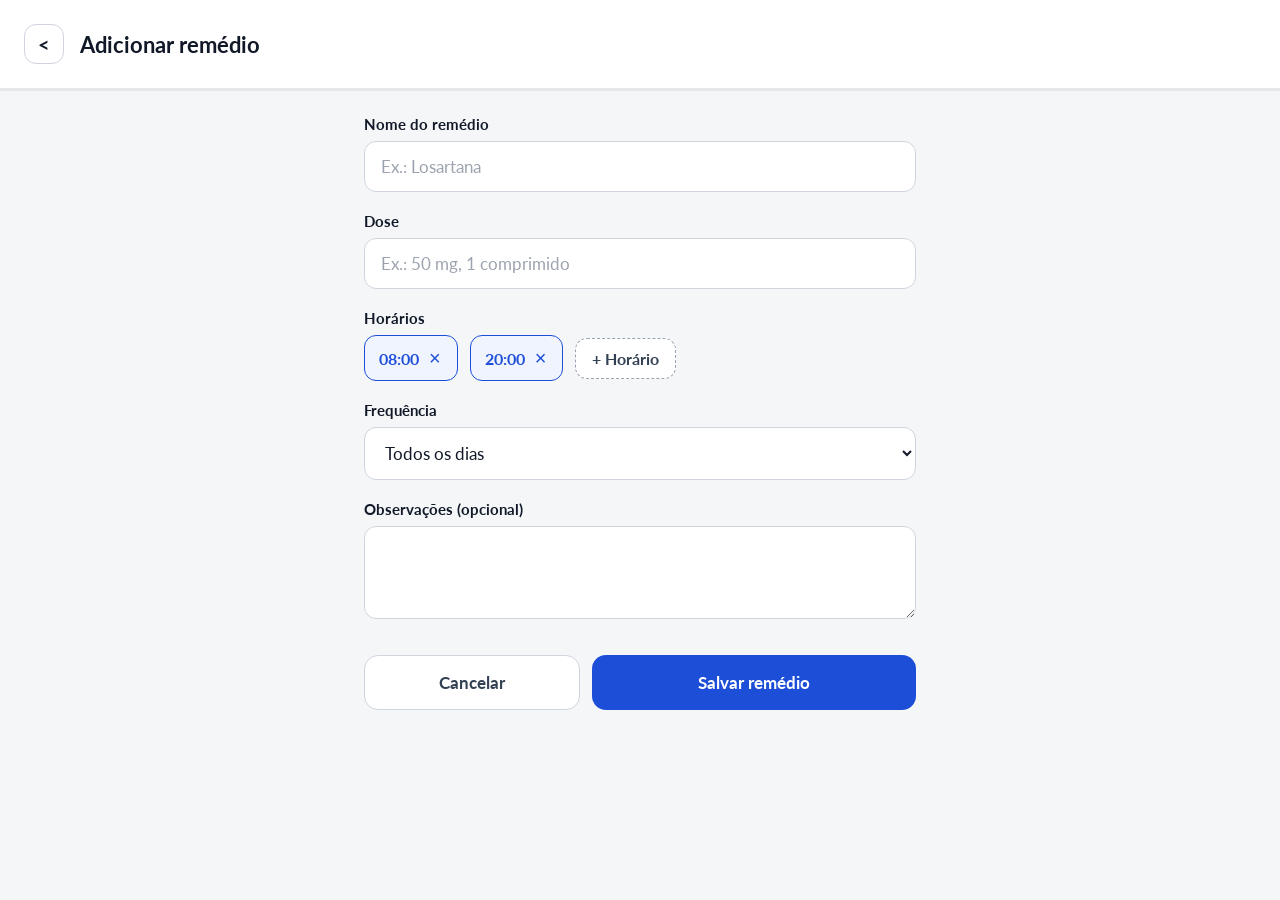
==== adicionar.html @ 07fb2658 "atualiza estilos da página" ====
<!DOCTYPE html>
<html lang="pt-br">

<head>
    <meta charset="UTF-8">
    <meta name="viewport" content="width=device-width, initial-scale=1.0">
    <title>ZELO - Adicionar remédio</title>
    <link rel="preconnect" href="https://fonts.googleapis.com">
    <link rel="preconnect" href="https://fonts.gstatic.com" crossorigin>
    <link href="https://fonts.googleapis.com/css2?family=Lato:ital,wght@0,100;0,300;0,400;0,700;0,900;1,100;1,300;1,400;1,700;1,900&display=swap" rel="stylesheet">
    <link rel="stylesheet" href="./css/style.css">
</head>

<body>
    <header class="container header-cadastro">
        <a href="./index.html" class="btn-voltar" aria-label="Voltar para a página inicial">
            &lt;
        </a>

        <!-- Nome do remédio -->

        <h1>Adicionar remédio</h1>
    </header>


<main class="container container-formulario">

    <form id="form-remedio" class="form-remedio">

        <!-- Nome do remédio -->
        <div class="campo-grupo">

            <label for="nome-remedio">Nome do remédio</label>

            <input
                type="text"
                id="nome-remedio"
                name="nome"
                placeholder="Ex.: Losartana"
                required
            >

        </div>


        <!-- Dose -->
    <div class="campo-grupo">
                <label for="dose-remedio">Dose</label>
                <input type="text" id="dose-remedio" name="dose" placeholder="Ex.: 50 mg, 1 comprimido" required>
            </div>


        <!-- Horários -->
        <div class="campo-grupo">

            <label>Horários</label>

            <div class="lista-horarios" id="lista-horarios">

                <div class="horario">
                    <span>08:00</span>

                    <button
                        type="button"
                        class="btn-remover-horario"
                        aria-label="Remover horário"
                    >
                        &times;
                    </button>
                </div>


                <div class="horario">
                    <span>20:00</span>

                    <button
                        type="button"
                        class="btn-remover-horario"
                        aria-label="Remover horário"
                    >
                        &times;
                    </button>
                </div>


                <!-- Adicionar horário -->
                <button
                    type="button"
                    class="btn-add-horario"
                    id="btn-add-horario"
                >
                    + Horário
                </button>

            </div>

        </div>

        <!-- Frequência -->
         <div class="campo-grupo">

            <label for="frequencia-remedio">Frequência</label>

            <select id="frequencia-remedio" name="frequencia" >
                <option value="todos-os-dias" selected>Todos os dias</option>

                <option value="dias-alterados">Dias alterados</option>

                <option value="semanal">
                    Uma vez por semana
                </option>

                <option value="necessario">
                    Quando necessário
                </option>
            </select>
         </div>

         <!-- Observações -->

         <div class="campo-grupo">

            <label for="obs-remedio">
                Observações (opcional)
            </label>

            <textarea id="obs-remedio" name="observacoes" rows="3" placeholder="Ex. : tomar depois do café da manhã">
            </textarea>
         </div>

         <!-- Ações do formulário -->
          <div class="acoes-formulario">
            <a href="./index.html" class="btn-cancelar">Cancelar</a>

            <button type="submit" class="btn-salvar">Salvar remédio
            </button>
          </div>

    </form>

</main>

</body>
---- css/style.css ----
* {
    margin: 0;
    box-sizing: border-box;
    padding: 0;
}

:root {
    /* Cor principal (botões, destaques, barra de progresso) */
    --cor-primaria: #1D4ED8;
    --cor-primaria-escura: #1E3A8A; /* hover */
    --cor-primaria-clara: #EFF4FF; /* fundo das etiquetas de horário e do ícone */

    /* Fundos */
    --cor-fundo: #F4F6F8; /* fundo da página */
    --cor-superficie: #FFFFFF; /* cards, cabeçalho, inputs */

    /* Textos */
    --cor-texto: #111827;  /* texto principal */
    --cor-texto-secundario: #344054; /* botões secundários */
    --cor-texto-suave: #4B5563; /* datas, doses, descrições */

    /* Bordas */
    --cor-borda: #E5E7EB; /* cards e divisórias */
    --cor-borda-input: #D0D5DD; /* inputs, select, textarea */
    --cor-borda-tracejada: #98A2B3; /* botão "+ Horário" */

    /* Status: atrasada */
    --cor-perigo: #B42318;
    --cor-perigo-clara: #FEF3F2;

    /* Status: tomada */
    --cor-sucesso: #067647;
    --cor-sucesso-clara: #ECFDF3;

    /* Templates para font */
    --font-lato: "Lato", sans-serif;
    --lato-bold: 700;
    --lato-regular: 400;
    --tamanho-titulo: 1.625rem; /* 26px — "Meus remédios" */
    --tamanho-titulo-tela: 1.375rem; /* 22px — "Adicionar remédio" */
    --tamanho-nome-remedio: 1.125rem; /* 18px — nome nos cards */
    --tamanho-input: 1.0625rem; /* 17px — inputs e botões grandes */
    --tamanho-botao: 1rem; /* 16px — "Tomei", etiquetas */
    --tamanho-texto: 0.9375rem; /* 15px — dose, horário, labels */
    --tamanho-secao: 0.875rem; /* 14px — "ATRASADA", "PRÓXIMAS" */
    --tamanho-etiqueta: 0.8125rem; /* 13px — etiqueta "Atrasada 1h" */

    /* Template bordas */
    --borda-section: solid 3px var(--cor-borda);

    
    /* Templates para sizings e espaçamentos */
    --pd-1: 1rem;
    --pd-2: 2rem;
    --pd-3: 3rem;
    --pd-body: 2rem 1.25rem;

    --gap-1: 1rem;
    --gap-2: 2rem;
    --gap-3: 3rem;


}

body {
    font-family: var(--font-lato);
    font-weight: var(--lato-regular);
    background-color: var(--cor-fundo);
    color: var(--cor-texto);
}

img {
    display: block;
    max-width: 100%;
}

a {
    color: inherit;
    text-decoration: none;
}


.container-header {
    display: flex;
    flex-direction: column;
    flex-wrap: wrap;
    gap: var(--gap-2);
    justify-content: center;
    border-bottom: var(--borda-section);
    padding: 1.5rem;
    .box-1-header {
        display: flex;
        flex-direction: row;
        justify-content: space-between;
        div {
            p {
                font-size: var(--tamanho-texto);
                color: var(--cor-texto-suave)
            }
            h2 {
                font-size: var(--tamanho-titulo);
            }
        }
        a {
            background-color: var(--cor-borda-input);
            border-radius: 1.25rem;
            width: 4rem;
            height: fit-content;
            padding: 0.5rem;
            img {
                justify-self: center;
            }
            
        }
        a:hover {
            background-color: var(--cor-primaria-escura);
            transition: all 0.3s ease;
            transform: scale(1.1);
        }
    }

    .box-2-header {
        div {
            display: flex;
            flex-direction: row;
            justify-content: space-between;
            p {
                font-size: var(--tamanho-texto);
                color: var(--cor-texto-secundario);
                font-weight: var(--lato-bold);
            }
        }
    }
}

.container-atrasadas {
    margin-top: var(--gap-1);
}

.titulo-atrasadas {
    font-family: var(--font-lato);
    font-size: var(--tamanho-secao);
    font-weight: var(--lato-bold);
    color: var(--cor-perigo);
    margin-bottom: var(--pd-1);
}

.box-atrasada {
    background-color: var(--cor-superficie);
    border: 2px solid var(--cor-perigo);
    border-radius: 14px;
    padding: var(--pd-1);

    display: flex;
    justify-content: space-between;
    align-items: center;
    gap: var(--gap-1);
}

.info-medicamento h4 {
    font-family: var(--font-lato);
    font-size: var(--tamanho-nome-remedio);
    font-weight: var(--lato-bold);
    color: var(--cor-texto);
    margin: 0 0 8px;
}

.info-medicamento p {
    font-family: var(--font-lato);
    font-size: var(--tamanho-texto);
    font-weight: var(--lato-regular);
    color: var(--cor-texto-suave);
    margin: 0;
} 

.status-medicamento span {
    background-color: var(--cor-perigo-clara);
    color: var(--cor-perigo);
    padding: 6px 10px;
    border-radius: 20px;
    font-family: var(--font-lato);
    font-size: var(--tamanho-etiqueta);
    font-weight: var(--lato-bold);
}

.btn-tomei {
    background-color: var(--cor-primaria-clara);
    color: var(--cor-primaria);
    border: 2px solid var(--cor-primaria);
    border-radius: 13px;
    padding: 13px 16px;

    font-family: var(--font-lato);
    font-size: var(--tamanho-botao);
    font-weight: var(--lato-bold);

    cursor: pointer;
    transition: 0.3s;
}

.btn-tomei:hover{
    background-color: var(--cor-primaria);
    color: var(--cor-primaria-clara);
}

.container-proximas{
    margin-top: var(--gap-1);
    gap: var(--gap-1);
}

.titulo-proximas {
    font-family: var(--font-lato);
    font-size: var(--tamanho-secao);
    font-weight: var(--lato-bold);
    color: var(--cor-texto-secundario);
    margin-bottom: var(--pd-1);
}

.box-proximas {
    background-color: var(--cor-superficie);
    border: 2px solid var(--cor-borda);
    border-radius: 14px;
    padding: var(--pd-1);

    display: flex;
    justify-content: space-between;
    align-items: center;
    gap: var(--gap-1);
    margin-bottom: 15px;
}

/*TELA DE ADICIONAR REMÉDIO*/
.header-cadastro {
    display: flex;
    align-items: center;
    gap: var(--gap-1);
    padding: 24px;
    background-color: var(--cor-superficie);
    border-bottom: var(--borda-section);
}

.header-cadastro h1 {
    font-size: var(--tamanho-titulo-tela);
    font-weight: var(--lato-bold);
    color: var(--cor-texto);
}

.btn-voltar {
    display: flex;
    align-items: center;
    justify-content: center;
    width: 40px;
    height: 40px;
    border-radius: 12px;
    border: 1.5px solid var(--cor-borda-input);
    background-color: var(--cor-superficie);
    color: var(--cor-texto);
    font-size: 20px;
    font-weight: var(--lato-bold);
    transition: 0.2s ease;
}

.btn-voltar:hover {
    background-color: var(--cor-fundo);
}

.container-formulario {
    padding: 24px;
    max-width: 600px;
    margin: 0 auto;
}

.form-remedio {
    display: flex;
    flex-direction: column;
    gap: 20px;
}

.campo-grupo {
    display: flex;
    flex-direction: column;
    gap: 8px;
}

.campo-grupo label {
    font-size: var(--tamanho-texto);
    font-weight: var(--lato-bold);
    color: var(--cor-texto);
}

.campo-grupo input,
.campo-grupo select,
.campo-grupo textarea {
    width: 100%;
    padding: 14px 16px;
    font-family: var(--font-lato);
    font-size: var(--tamanho-input);
    color: var(--cor-texto);
    background-color: var(--cor-superficie);
    border: 1.5px solid var(--cor-borda-input);
    border-radius: 12px;
    outline: none;
    transition: border-color 0.2s ease;
}

.campo-grupo input::placeholder,
.campo-grupo textarea::placeholder {
    color: #9CA3AF;
}

.campo-grupo input:focus,
.campo-grupo select:focus,
.campo-grupo textarea:focus {
    border-color: var(--cor-primaria);
}

.lista-horarios {
    display: flex;
    flex-wrap: wrap;
    gap: 12px;
    align-items: center;
}

.horario {
    display: inline-flex;
    align-items: center;
    gap: 8px;
    background-color: var(--cor-primaria-clara);
    color: var(--cor-primaria);
    border: 1.5px solid var(--cor-primaria);
    border-radius: 12px;
    padding: 10px 14px;
    font-size: var(--tamanho-botao);
    font-weight: var(--lato-bold);
}

.btn-remover-horario {
    background: none;
    border: none;
    color: var(--cor-primaria);
    font-size: 20px;
    line-height: 1;
    cursor: pointer;
    padding: 2px;
}

.btn-remover-horario:hover {
    color: var(--cor-perigo);
}

.btn-add-horario {
    background-color: var(--cor-superficie);
    color: var(--cor-texto-secundario);
    border: 1.5px dashed var(--cor-borda-tracejada);
    border-radius: 12px;
    padding: 10px 16px;
    font-family: var(--font-lato);
    font-size: var(--tamanho-botao);
    font-weight: var(--lato-bold);
    cursor: pointer;
    transition: 0.2s;
}

.btn-add-horario:hover {
    border-color: var(--cor-primaria);
    color: var(--cor-primaria);
    background-color: var(--cor-primaria-clara);
}

.acoes-formulario {
    display: grid;
    grid-template-columns: 1fr 1.5fr;
    gap: 12px;
    margin-top: 16px;
}

.btn-cancelar,
.btn-salvar {
    display: flex;
    align-items: center;
    justify-content: center;
    padding: 16px;
    border-radius: 14px;
    font-family: var(--font-lato);
    font-size: var(--tamanho-input);
    font-weight: var(--lato-bold);
    cursor: pointer;
    transition: 0.2s ease;
}

.btn-cancelar {
    background-color: var(--cor-superficie);
    color: var(--cor-texto-secundario);
    border: 1.5px solid var(--cor-borda-input);
}

.btn-cancelar:hover {
    background-color: var(--cor-fundo);
}

.btn-salvar {
    background-color: var(--cor-primaria);
    color: #FFFFFF;
    border: none;
}

.btn-salvar:hover {
    background-color: var(--cor-primaria-escura);
}
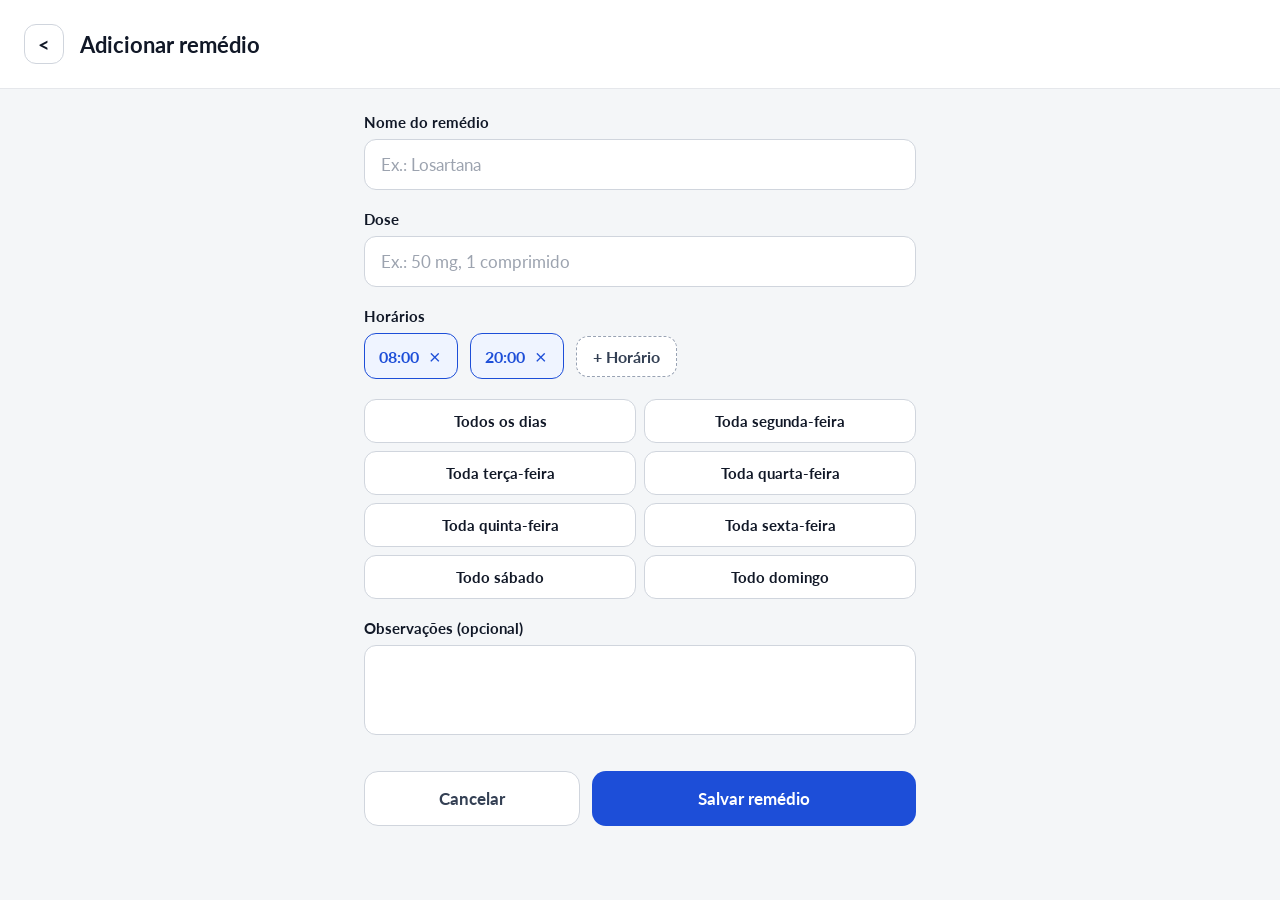
==== commit 6e737a13: "adiciona checkbox" ====
--- a/adicionar.html
+++ b/adicionar.html
@@ -96,25 +96,41 @@
 
         </div>
 
-        <!-- Frequência -->
-         <div class="campo-grupo">
+     <!-- Frequência -->
+            <div class="campo-grupo campo-dias">
 
-            <label for="frequencia-remedio">Frequência</label>
+                <label>
+                    <input type="checkbox" name="dias" value="todos"> Todos os dias
+                </label>
 
-            <select id="frequencia-remedio" name="frequencia" >
-                <option value="todos-os-dias" selected>Todos os dias</option>
+                <label>
+                    <input type="checkbox" name="dias" value="seg"> Toda segunda-feira
+                </label>
 
-                <option value="dias-alterados">Dias alterados</option>
+                <label>
+                    <input type="checkbox" name="dias" value="ter"> Toda terça-feira
+                </label>
 
-                <option value="semanal">
-                    Uma vez por semana
-                </option>
+                <label>
+                    <input type="checkbox" name="dias" value="qua"> Toda quarta-feira
+                </label>
 
-                <option value="necessario">
-                    Quando necessário
-                </option>
-            </select>
-         </div>
+                <label>
+                    <input type="checkbox" name="dias" value="qui"> Toda quinta-feira
+                </label>
+
+                <label>
+                    <input type="checkbox" name="dias" value="sex"> Toda sexta-feira
+                </label>
+
+                <label>
+                    <input type="checkbox" name="dias" value="sab"> Todo sábado
+                </label>
+
+                <label>
+                    <input type="checkbox" name="dias" value="dom"> Todo domingo
+                </label>
+            </div>                      
 
          <!-- Observações -->
 
--- a/css/style.css
+++ b/css/style.css
@@ -1,3 +1,4 @@
+
 * {
     margin: 0;
     box-sizing: border-box;
@@ -15,14 +16,14 @@
     --cor-superficie: #FFFFFF; /* cards, cabeçalho, inputs */
 
     /* Textos */
-    --cor-texto: #111827;  /* texto principal */
-    --cor-texto-secundario: #344054; /* botões secundários */
-    --cor-texto-suave: #4B5563; /* datas, doses, descrições */
+    --cor-texto: #111827; 
+    --cor-texto-secundario: #344054;
+    --cor-texto-suave: #4B5563;
 
     /* Bordas */
-    --cor-borda: #E5E7EB; /* cards e divisórias */
-    --cor-borda-input: #D0D5DD; /* inputs, select, textarea */
-    --cor-borda-tracejada: #98A2B3; /* botão "+ Horário" */
+    --cor-borda: #E5E7EB;
+    --cor-borda-input: #D0D5DD;
+    --cor-borda-tracejada: #98A2B3;
 
     /* Status: atrasada */
     --cor-perigo: #B42318;
@@ -36,19 +37,18 @@
     --font-lato: "Lato", sans-serif;
     --lato-bold: 700;
     --lato-regular: 400;
-    --tamanho-titulo: 1.625rem; /* 26px — "Meus remédios" */
-    --tamanho-titulo-tela: 1.375rem; /* 22px — "Adicionar remédio" */
-    --tamanho-nome-remedio: 1.125rem; /* 18px — nome nos cards */
-    --tamanho-input: 1.0625rem; /* 17px — inputs e botões grandes */
-    --tamanho-botao: 1rem; /* 16px — "Tomei", etiquetas */
-    --tamanho-texto: 0.9375rem; /* 15px — dose, horário, labels */
-    --tamanho-secao: 0.875rem; /* 14px — "ATRASADA", "PRÓXIMAS" */
-    --tamanho-etiqueta: 0.8125rem; /* 13px — etiqueta "Atrasada 1h" */
+    --tamanho-titulo: 1.625rem;
+    --tamanho-titulo-tela: 1.375rem;
+    --tamanho-nome-remedio: 1.125rem;
+    --tamanho-input: 1.0625rem;
+    --tamanho-botao: 1rem;
+    --tamanho-texto: 0.9375rem;
+    --tamanho-secao: 0.875rem;
+    --tamanho-etiqueta: 0.8125rem;
 
     /* Template bordas */
-    --borda-section: solid 3px var(--cor-borda);
-
-    
+    --borda-section: solid 1px var(--cor-borda);
+
     /* Templates para sizings e espaçamentos */
     --pd-1: 1rem;
     --pd-2: 2rem;
@@ -58,8 +58,6 @@
     --gap-1: 1rem;
     --gap-2: 2rem;
     --gap-3: 3rem;
-
-
 }
 
 body {
@@ -67,6 +65,7 @@
     font-weight: var(--lato-regular);
     background-color: var(--cor-fundo);
     color: var(--cor-texto);
+    min-height: 100vh;
 }
 
 img {
@@ -79,43 +78,65 @@
     text-decoration: none;
 }
 
+button {
+    font-family: inherit;
+}
+
+/* TELA PRINCIPAL */
+
+main {
+    width: 100%;
+    max-width: 650px;
+    margin: 0 auto;
+    padding: 0 20px 20px;
+}
 
 .container-header {
+    background-color: var(--cor-superficie);
     display: flex;
     flex-direction: column;
-    flex-wrap: wrap;
-    gap: var(--gap-2);
+    gap: 1.5rem;
     justify-content: center;
+    padding: 1.5rem max(20px, calc((100% - 610px) / 2));
     border-bottom: var(--borda-section);
-    padding: 1.5rem;
+
     .box-1-header {
         display: flex;
         flex-direction: row;
         justify-content: space-between;
+        align-items: center;
+
         div {
             p {
                 font-size: var(--tamanho-texto);
-                color: var(--cor-texto-suave)
+                color: var(--cor-texto-suave);
+                margin-bottom: 5px;
             }
+
             h2 {
                 font-size: var(--tamanho-titulo);
             }
         }
+
         a {
-            background-color: var(--cor-borda-input);
-            border-radius: 1.25rem;
-            width: 4rem;
-            height: fit-content;
-            padding: 0.5rem;
+            background-color: var(--cor-primaria-clara);
+            border-radius: 12px;
+            width: 44px;
+            height: 44px;
+            padding: 0.65rem;
+            display: flex;
+            align-items: center;
+            justify-content: center;
+            transition: 0.3s ease;
+
             img {
-                justify-self: center;
+                width: 100%;
             }
-            
-        }
+        }
+
         a:hover {
-            background-color: var(--cor-primaria-escura);
-            transition: all 0.3s ease;
-            transform: scale(1.1);
+            background-color: var(--cor-primaria);
+            transform: scale(1.05);
         }
     }
 
@@ -124,12 +145,30 @@
             display: flex;
             flex-direction: row;
             justify-content: space-between;
+            margin-bottom: 10px;
+
             p {
                 font-size: var(--tamanho-texto);
                 color: var(--cor-texto-secundario);
                 font-weight: var(--lato-bold);
             }
         }
+        
+        .info-progresso {
+            width: 100%;
+            height: 8px;
+            background-color: var(--cor-borda);
+            border-radius: 20px;
+            overflow: hidden;
+
+            span {
+                display: block;
+                width: 40%;
+                height: 100%;
+                background-color: var(--cor-primaria);
+                border-radius: 20px;
+            }
+        }
     }
 }
 
@@ -143,6 +182,7 @@
     font-weight: var(--lato-bold);
     color: var(--cor-perigo);
     margin-bottom: var(--pd-1);
+    letter-spacing: 0.5px;
 }
 
 .box-atrasada {
@@ -155,6 +195,11 @@
     justify-content: space-between;
     align-items: center;
     gap: var(--gap-1);
+}
+
+.info-medicamento {
+    flex: 1;
+    min-width: 0;
 }
 
 .info-medicamento h4 {
@@ -171,7 +216,8 @@
     font-weight: var(--lato-regular);
     color: var(--cor-texto-suave);
     margin: 0;
-} 
+    line-height: 1.4;
+}
 
 .status-medicamento span {
     background-color: var(--cor-perigo-clara);
@@ -181,6 +227,7 @@
     font-family: var(--font-lato);
     font-size: var(--tamanho-etiqueta);
     font-weight: var(--lato-bold);
+    white-space: nowrap;
 }
 
 .btn-tomei {
@@ -188,7 +235,7 @@
     color: var(--cor-primaria);
     border: 2px solid var(--cor-primaria);
     border-radius: 13px;
-    padding: 13px 16px;
+    padding: 12px 16px;
 
     font-family: var(--font-lato);
     font-size: var(--tamanho-botao);
@@ -196,16 +243,16 @@
 
     cursor: pointer;
     transition: 0.3s;
-}
-
-.btn-tomei:hover{
+    white-space: nowrap;
+}
+
+.btn-tomei:hover {
     background-color: var(--cor-primaria);
     color: var(--cor-primaria-clara);
 }
 
-.container-proximas{
-    margin-top: var(--gap-1);
-    gap: var(--gap-1);
+.container-proximas {
+    margin-top: var(--gap-2);
 }
 
 .titulo-proximas {
@@ -214,6 +261,7 @@
     font-weight: var(--lato-bold);
     color: var(--cor-texto-secundario);
     margin-bottom: var(--pd-1);
+    letter-spacing: 0.5px;
 }
 
 .box-proximas {
@@ -226,10 +274,112 @@
     justify-content: space-between;
     align-items: center;
     gap: var(--gap-1);
-    margin-bottom: 15px;
-}
-
-/*TELA DE ADICIONAR REMÉDIO*/
+    margin-bottom: 12px;
+}
+
+.container-tomadas {
+    margin-top: var(--gap-2);
+
+    h3 {
+        font-family: var(--font-lato);
+        font-size: var(--tamanho-secao);
+        font-weight: var(--lato-bold);
+        color: var(--cor-sucesso);
+        margin-bottom: var(--pd-1);
+        letter-spacing: 0.5px;
+    }
+
+    .box-tomadas {
+        background-color: var(--cor-superficie);
+        border: 2px solid var(--cor-borda);
+        border-radius: 14px;
+        padding: var(--pd-1);
+        display: flex;
+        justify-content: flex-start;
+        align-items: center;
+        gap: var(--gap-1);
+        margin-bottom: 12px;
+
+        a {
+            width: 32px;
+            height: 32px;
+            min-width: 32px;
+            background-color: var(--cor-sucesso-clara);
+            border-radius: 50%;
+            display: flex;
+            align-items: center;
+            justify-content: center;
+            padding: 7px;
+
+            img {
+                width: 100%;
+            }
+        }
+
+        h4 {
+            font-family: var(--font-lato);
+            font-size: var(--tamanho-nome-remedio);
+            font-weight: var(--lato-bold);
+            color: var(--cor-texto);
+            margin: 0 0 8px;
+        }
+
+        p {
+            font-family: var(--font-lato);
+            font-size: var(--tamanho-texto);
+            font-weight: var(--lato-regular);
+            color: var(--cor-texto-suave);
+            margin: 0;
+        }
+
+    }
+}
+
+.box-tomadas h4{
+    text-decoration: line-through;
+    opacity: 0.6;
+}
+
+/* Classe que será ativada pelo JavaScript 
+.medicamento-tomado {
+    text-decoration: line-through;
+    color: var(--cor-texto-secundario);
+}
+*/
+.container-footer {
+    display: flex;
+    justify-content: center;
+    align-items: center;
+    background-color: var(--cor-superficie);
+    border-top: var(--borda-section);
+    padding: 0 max(20px, calc((100% - 610px) / 2));
+
+    .btn-adicionar-footer {
+        color: var(--cor-primaria-clara);
+        border: 2px solid var(--cor-primaria);
+        border-radius: 13px;
+        font-family: var(--font-lato);
+        font-size: var(--tamanho-botao);
+        font-weight: var(--lato-bold);
+        background-color: var(--cor-primaria);
+        width: 100%;
+        padding: 1rem;
+        margin: 1.5rem 0;
+        text-align: center;
+        transition: 0.3s ease;
+    }
+
+   .btn-adicionar-footer:hover {
+    color: var(--cor-primaria);
+    background-color: var(--cor-primaria-clara);
+    cursor: pointer;
+    transition: all 0.3s ease;
+    transform: translateY(-4px);
+    }
+}
+
+/* TELA DE ADICIONAR REMÉDIO */
+
 .header-cadastro {
     display: flex;
     align-items: center;
@@ -282,6 +432,42 @@
     gap: 8px;
 }
 
+.campo-dias {
+    display: grid;
+    grid-template-columns: repeat(2, 1fr);
+    grid-template-rows: repeat(4, 1fr);
+    gap: 0.5rem;
+    text-align:center;
+    text-wrap: nowrap;
+    align-items: center;
+    label {
+        display: flex;
+        flex-direction: row;
+        justify-content: center;
+        cursor: pointer;
+        border: 1.5px solid var(--cor-borda-input);
+        padding: 0.75rem 1rem;
+        border-radius: 12px;
+        outline: none;
+        background-color: var(--cor-superficie);
+        input {
+            position: absolute;
+            opacity: 0;
+            width: 0;
+            height: 0;
+        }
+
+    }
+    label:has(input:checked) {
+        background-color: var(--cor-primaria);
+        color: var(--cor-primaria-clara);
+    }
+    label:has(input:focus-visible), label:hover {
+        outline: 2px solid var(--cor-primaria);
+        outline-offset: 2px;
+    }
+}
+
 .campo-grupo label {
     font-size: var(--tamanho-texto);
     font-weight: var(--lato-bold);
@@ -312,6 +498,12 @@
 .campo-grupo select:focus,
 .campo-grupo textarea:focus {
     border-color: var(--cor-primaria);
+}
+
+.campo-grupo textarea {
+    resize: none;
+    min-height: 90px;
+    height: 90px;
 }
 
 .lista-horarios {
@@ -408,3 +600,47 @@
     background-color: var(--cor-primaria-escura);
 }
 
+/* RESPONSIVIDADE */
+
+@media (max-width: 480px) {
+
+    .container-header {
+        padding: 1.25rem 20px;
+    }
+
+    .box-atrasada,
+    .box-proximas {
+        gap: 10px;
+        padding: 12px;
+    }
+
+    .info-medicamento h4 {
+        font-size: 1rem;
+    }
+
+    .info-medicamento p {
+        font-size: 0.8125rem;
+    }
+
+    .btn-tomei {
+        padding: 10px 12px;
+        font-size: 0.875rem;
+    }
+
+    .status-medicamento span {
+        font-size: 0.75rem;
+        padding: 5px 8px;
+    }
+
+    .header-cadastro {
+        padding: 16px 20px;
+    }
+
+    .container-formulario {
+        padding: 20px;
+    }
+
+    .acoes-formulario {
+        grid-template-columns: 1fr 1.5fr;
+    }
+}
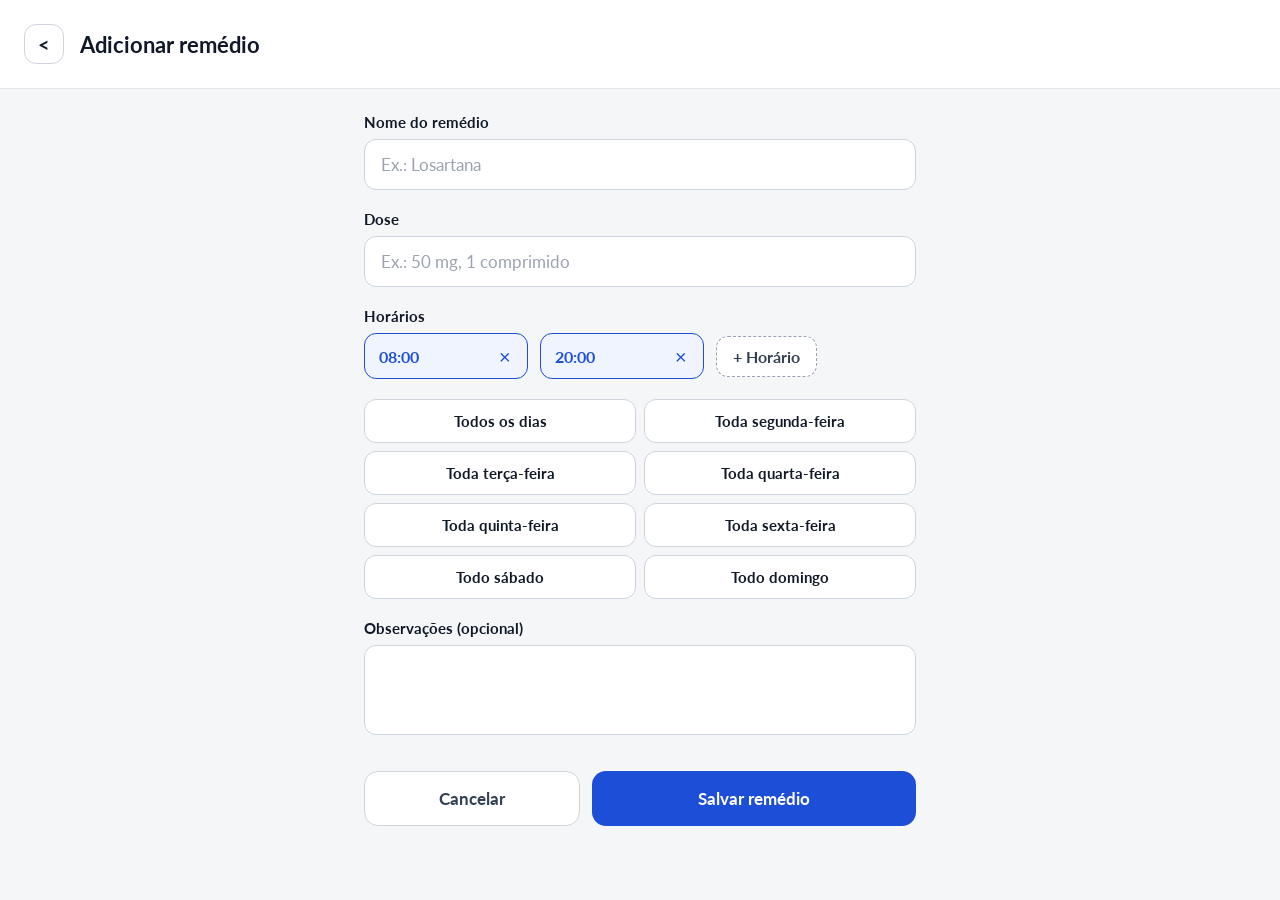
==== commit d4acfbab: "atualiza o js" ====
--- a/adicionar.html
+++ b/adicionar.html
@@ -156,4 +156,6 @@
 
 </main>
 
+    <script src="./js/app.js"></script>
+
 </body>
--- a/css/style.css
+++ b/css/style.css
@@ -141,7 +141,7 @@
     }
 
     .box-2-header {
-        div {
+    > div:first-child {
             display: flex;
             flex-direction: row;
             justify-content: space-between;
@@ -163,7 +163,6 @@
 
             span {
                 display: block;
-                width: 40%;
                 height: 100%;
                 background-color: var(--cor-primaria);
                 border-radius: 20px;
@@ -524,6 +523,29 @@
     padding: 10px 14px;
     font-size: var(--tamanho-botao);
     font-weight: var(--lato-bold);
+
+    input[type="text"] {
+        width: 110px;
+        min-width: 0;
+        padding: 0;
+        margin: 0;
+        border: none;
+        border-radius: 0;
+        outline: none;
+        background: transparent;
+        color: var(--cor-primaria);
+        font-family: inherit;
+        font-size: inherit;
+        font-weight: inherit;
+        line-height: normal;
+        box-shadow: none;
+        appearance: none;
+    }
+
+    input[type="text"]::placeholder {
+        color: var(--cor-primaria);
+        opacity: 0.6;
+    }
 }
 
 .btn-remover-horario {
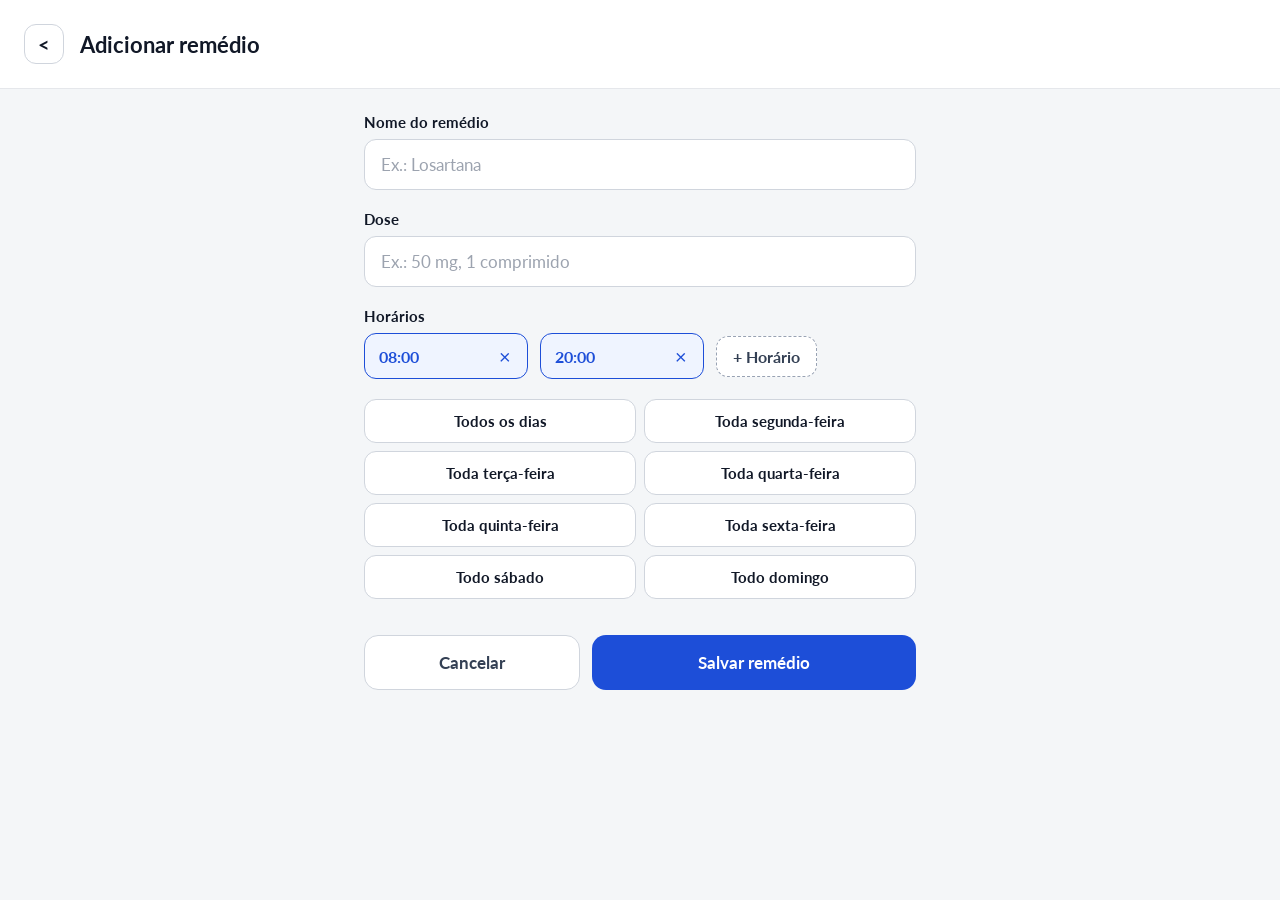
==== commit 90f5016e: "Atualiza arquivos do ZELO" ====
--- a/adicionar.html
+++ b/adicionar.html
@@ -132,18 +132,6 @@
                 </label>
             </div>                      
 
-         <!-- Observações -->
-
-         <div class="campo-grupo">
-
-            <label for="obs-remedio">
-                Observações (opcional)
-            </label>
-
-            <textarea id="obs-remedio" name="observacoes" rows="3" placeholder="Ex. : tomar depois do café da manhã">
-            </textarea>
-         </div>
-
          <!-- Ações do formulário -->
           <div class="acoes-formulario">
             <a href="./index.html" class="btn-cancelar">Cancelar</a>
--- a/css/style.css
+++ b/css/style.css
@@ -245,9 +245,30 @@
     white-space: nowrap;
 }
 
+.btn-desfazer {
+    background-color: var(--cor-primaria);
+    color: var(--cor-primaria-clara);
+    border: 2px solid var(--cor-primaria);
+    border-radius: 13px;
+    padding: 12px 16px;
+
+    font-family: var(--font-lato);
+    font-size: var(--tamanho-botao);
+    font-weight: var(--lato-bold);
+
+    cursor: pointer;
+    transition: 0.3s;
+    white-space: nowrap;
+}
+
 .btn-tomei:hover {
     background-color: var(--cor-primaria);
     color: var(--cor-primaria-clara);
+}
+
+.btn-desfazer:hover {
+    background-color: var(--cor-primaria-clara);
+    color: var(--cor-primaria);
 }
 
 .container-proximas {
@@ -622,6 +643,25 @@
     background-color: var(--cor-primaria-escura);
 }
 
+.btn-excluir {
+    background-color: var(--cor-perigo-clara);
+    color: var(--cor-perigo);
+    border: 1.5px solid var(--cor-perigo);
+    border-radius: 13px;
+    padding: 12px 16px;
+    font-family: var(--font-lato);
+    font-size: var(--tamanho-botao);
+    font-weight: var(--lato-bold);
+    cursor: pointer;
+    transition: 0.3s ease;
+    white-space: nowrap;
+}
+
+.btn-excluir:hover {
+    background-color: var(--cor-perigo);
+    color: #FFFFFF;
+}
+
 /* RESPONSIVIDADE */
 
 @media (max-width: 480px) {
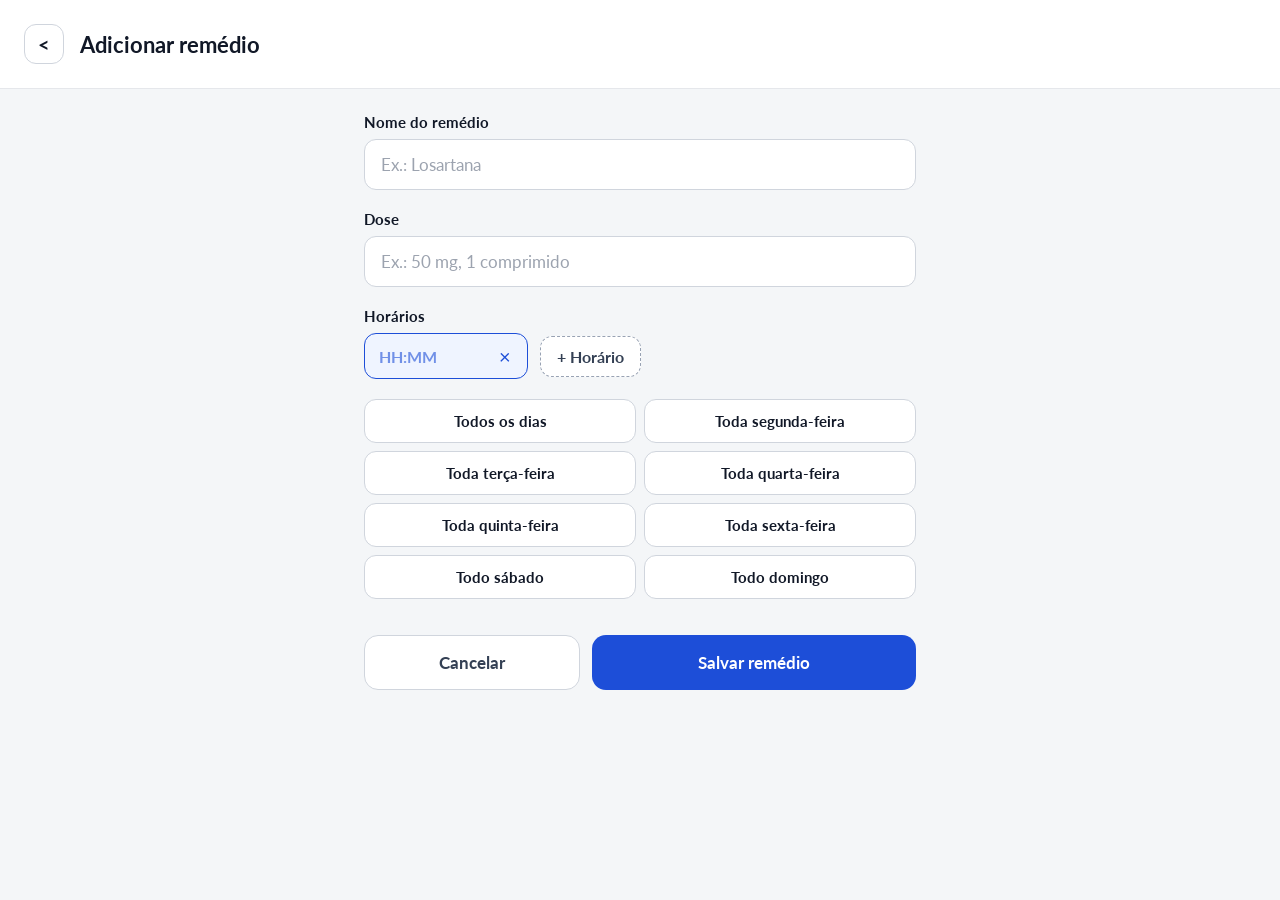
==== commit d0cff3e7: "feat: persistência das doses tomadas e atualização automática das seções - Doses com horário passado" ====
--- a/adicionar.html
+++ b/adicionar.html
@@ -13,7 +13,7 @@
 
 <body>
     <header class="container header-cadastro">
-        <a href="./index.html" class="btn-voltar" aria-label="Voltar para a página inicial">
+        <a href="./solucao.html" class="btn-voltar" aria-label="Voltar para a página inicial">
             &lt;
         </a>
 
@@ -58,7 +58,7 @@
             <div class="lista-horarios" id="lista-horarios">
 
                 <div class="horario">
-                    <span>08:00</span>
+                    <span></span>
 
                     <button
                         type="button"
@@ -68,20 +68,6 @@
                         &times;
                     </button>
                 </div>
-
-
-                <div class="horario">
-                    <span>20:00</span>
-
-                    <button
-                        type="button"
-                        class="btn-remover-horario"
-                        aria-label="Remover horário"
-                    >
-                        &times;
-                    </button>
-                </div>
-
 
                 <!-- Adicionar horário -->
                 <button
@@ -134,7 +120,7 @@
 
          <!-- Ações do formulário -->
           <div class="acoes-formulario">
-            <a href="./index.html" class="btn-cancelar">Cancelar</a>
+            <a href="./solucao.html" class="btn-cancelar">Cancelar</a>
 
             <button type="submit" class="btn-salvar">Salvar remédio
             </button>
--- a/css/style.css
+++ b/css/style.css
@@ -134,10 +134,37 @@
             }
         }
 
+        button {
+            background-color: var(--cor-perigo-clara);
+            border-radius: 12px;
+            width: 44px;
+            height: 44px;
+            padding: 0.65rem;
+            display: flex;
+            align-items: center;
+            justify-content: center;
+            transition: 0.3s ease;
+            border: none;
+        }
+
         a:hover {
             background-color: var(--cor-primaria);
             transform: scale(1.05);
         }
+
+        button:hover {
+            background-color: var(--cor-perigo);
+            transform: scale(1.05);
+        }
+
+        .mini-box-botoes {
+            display: flex;
+            flex-direction: row;
+            justify-content: center;
+            align-items: center;
+            gap: 1rem;
+        }
+
     }
 
     .box-2-header {
@@ -194,6 +221,7 @@
     justify-content: space-between;
     align-items: center;
     gap: var(--gap-1);
+    margin-bottom: 12px;
 }
 
 .info-medicamento {
@@ -487,6 +515,8 @@
         outline-offset: 2px;
     }
 }
+
+
 
 .campo-grupo label {
     font-size: var(--tamanho-texto);
